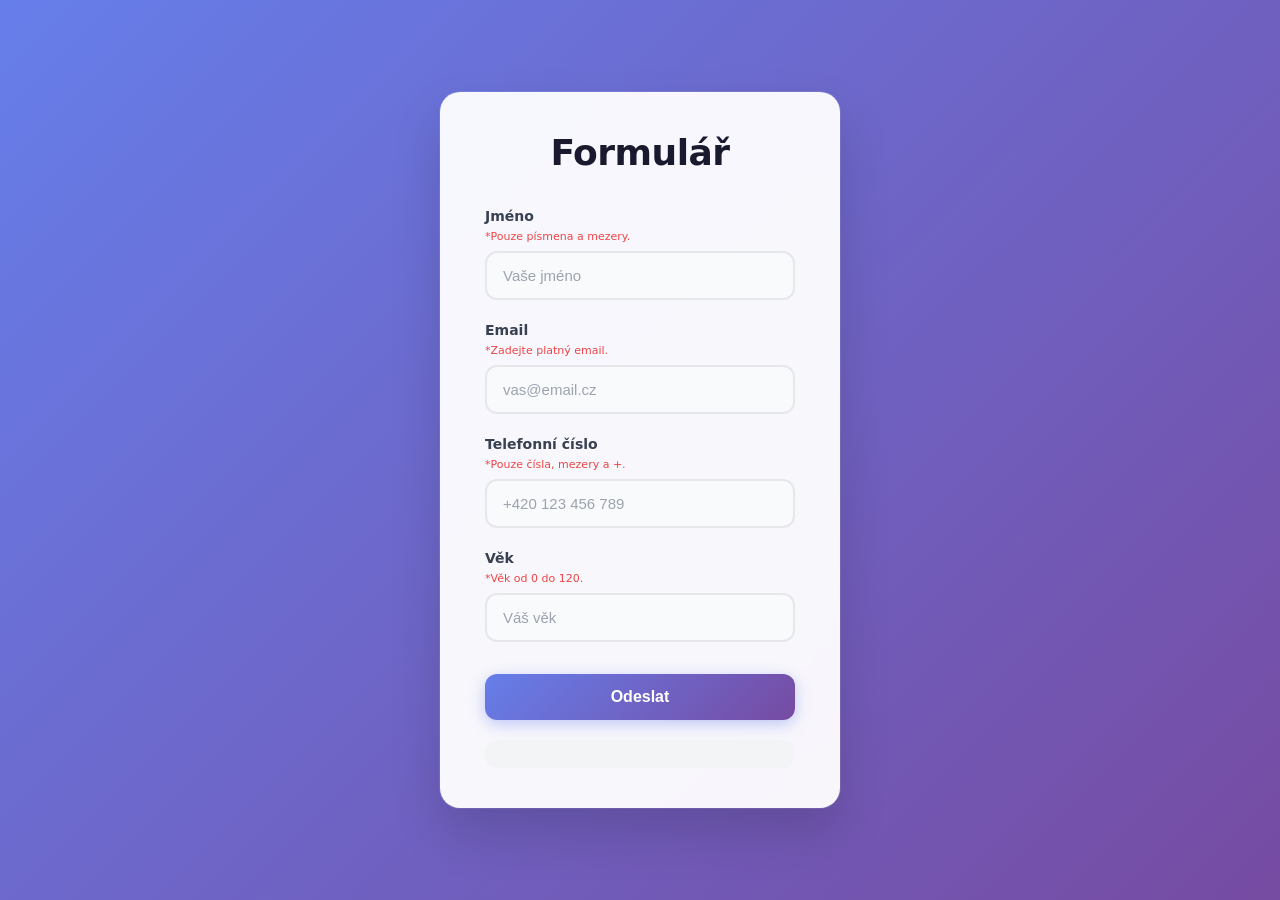
==== index.html @ 9e8347b9 "Rename Formular.html to index.html" ====
<!-- <!DOCTYPE html>
<head>
  <title>Formulář</title>
  <link rel="stylesheet" href="styles.css">
</head>
<body>

  <div class="ramecek"> 
    <h1>Formulář</h1> 

    <form onsubmit="alert('Formulář odeslán!'); return false;">

      <label>Jméno</label>
      <small>*Tato kolonka je povinná.</small>
      <input type="text" placeholder="Vaše jméno" required>
      

      <label>Email</label>
      <small>*Tato kolonka je povinná.</small>
      <input type="email" placeholder="vas@email.cz" required>

      <label>Telefonní číslo</label>
      <input type="tel" placeholder="+420 123 456 789">

      <label>Věk</label>
      <input type="number" placeholder="Váš věk" min="0" max="120">

      <button type="submit">Odeslat</button>

    </form>
  </div>

</body>
</html> -->

<!DOCTYPE html>
<html lang="cs">
<head>
  <meta charset="UTF-8">
  <meta name="viewport" content="width=device-width, initial-scale=1.0">
  <title>Bezpečný formulář</title>

  <link rel="stylesheet" href="styles.css">
</head>
<body>

  <div class="ramecek">

    <h1>Formulář</h1>

    <form id="formular">

      <div class="input-group">
        <label>Jméno</label>

        <small>*Pouze písmena a mezery.</small>

        <input
          type="text"
          id="jmeno"
          maxlength="40"
          required
          pattern="[A-Za-zÀ-ž\s]+"
          placeholder="Vaše jméno">
      </div>

      <div class="input-group">
        <label>Email</label>

        <small>*Zadejte platný email.</small>

        <input
          type="email"
          id="email"
          maxlength="100"
          required
          placeholder="vas@email.cz">
      </div>

      <div class="input-group">
        <label>Telefonní číslo</label>

        <small>*Pouze čísla, mezery a +.</small>

        <input
          type="tel"
          id="telefon"
          maxlength="20"
          pattern="[\+0-9\s]+"
          placeholder="+420 123 456 789">
      </div>

      <div class="input-group">
        <label>Věk</label>

        <small>*Věk od 0 do 120.</small>

        <input
          type="number"
          id="vek"
          min="0"
          max="120"
          placeholder="Váš věk">
      </div>

      <button type="submit">
        Odeslat
      </button>

    </form>

    <div id="vysledek"></div>

  </div>

  <script>

    const form = document.getElementById("formular");

    if (!form) {
      // Form not found — nothing to attach
    } else {
      form.addEventListener("submit", function(e) {

        e.preventDefault();

        const jmenoEl = document.getElementById("jmeno");
        const emailEl = document.getElementById("email");
        const telefonEl = document.getElementById("telefon");
        const vekEl = document.getElementById("vek");

        const jmeno = jmenoEl ? jmenoEl.value : "";
        const email = emailEl ? emailEl.value : "";
        const telefon = telefonEl ? telefonEl.value : "";
        const vek = vekEl ? vekEl.value : "";

        // odstranění nebezpečných znaků (zjednodušeně)
        const bezpecneJmeno = String(jmeno).replace(/[<>]/g, "");
        const bezpecnyEmail = String(email).replace(/[<>]/g, "");
        const bezpecnyTelefon = String(telefon).replace(/[<>]/g, "");
        const bezpecnyVek = String(vek).replace(/[<>]/g, "");

        const vysledek = document.getElementById("vysledek");
        if (!vysledek) return;

        // bezpečné vložení textu
        vysledek.textContent =
          `Jméno: ${bezpecneJmeno}
Email: ${bezpecnyEmail}
Telefon: ${bezpecnyTelefon}
Věk: ${bezpecnyVek}`;

      });
    }

  </script>

</body>
</html>
---- styles.css ----
/* body {
  font-family: Arial, sans-serif;
  display: flex;
  justify-content: center;
  align-items: center;
  min-height: 100vh;
  margin: 0;
  background-image: linear-gradient(#a5c2c9, #434d5a);
}

.ramecek {
  border: 2px solid #333;
  border-radius: 5px;
  padding: 30px 40px;
  background: #f0f4f6;
  width: 320px;
}

h1 {
  text-align: center;
  margin-top: 0;
  margin-bottom: 25px;
  font-size: 32px;
}

label {
  display: block;
  margin-bottom: 4px;
  font-weight: bold;
}

small {
  display: block;
  color: #c0392b;
  font-size: 10px;
  margin: 2px;
}

input {
  width: 100%;
  padding: 8px;
  margin-bottom: 16px;
  border: 1px solid #aaa;
  border-radius: 3px;
  font-size: 15px;
  box-sizing: border-box;
  transition: all 0.3s ease;
}

input:focus {
  border: 1px solid #2e6d8e;
  transform: scale(1.03);
  outline: none;
}

button {
  width: 100%;
  padding: 10px;
  background: #2e6d8e;
  color: #f0f4f6;
  border: none;
  font-size: 16px;
  cursor: pointer;
  transition: all 0.3s ease;
}

button:hover {
  background: #1e4f68;
  transform: scale(1.1);
} */

* {
  margin: 0;
  padding: 0;
  box-sizing: border-box;
}

body {
  font-family: 'Segoe UI', system-ui, -apple-system, sans-serif;
  display: flex;
  justify-content: center;
  align-items: center;
  min-height: 100vh;
  background: linear-gradient(135deg, #667eea 0%, #764ba2 100%);
  padding: 20px;
}

.ramecek {
  background: rgba(255, 255, 255, 0.95);
  backdrop-filter: blur(10px);
  border-radius: 20px;
  padding: 40px 45px;
  width: 100%;
  max-width: 400px;
  box-shadow:
    0 25px 50px rgba(0, 0, 0, 0.15),
    0 0 0 1px rgba(255, 255, 255, 0.1);
}

h1 {
  text-align: center;
  margin-bottom: 35px;
  font-size: 36px;
  font-weight: 700;
  color: #1a1a2e;
  letter-spacing: -0.5px;
}

.input-group {
  margin-bottom: 22px;
}

label {
  display: block;
  margin-bottom: 6px;
  font-weight: 600;
  font-size: 14px;
  color: #374151;
}

small {
  display: block;
  color: #ef4444;
  font-size: 11px;
  margin-bottom: 8px;
  font-weight: 500;
}

input {
  width: 100%;
  padding: 14px 16px;
  border: 2px solid #e5e7eb;
  border-radius: 12px;
  font-size: 15px;
  background: #f9fafb;
  color: #1f2937;
  transition: all 0.25s cubic-bezier(0.4, 0, 0.2, 1);
}

input::placeholder {
  color: #9ca3af;
}

input:hover {
  border-color: #d1d5db;
  background: #fff;
}

input:focus {
  outline: none;
  border-color: #667eea;
  background: #fff;
  box-shadow: 0 0 0 4px rgba(102, 126, 234, 0.15);
}

button {
  width: 100%;
  padding: 14px 20px;
  margin-top: 10px;
  background: linear-gradient(135deg, #667eea 0%, #764ba2 100%);
  color: #fff;
  border: none;
  border-radius: 12px;
  font-size: 16px;
  font-weight: 600;
  cursor: pointer;
  transition: all 0.25s cubic-bezier(0.4, 0, 0.2, 1);
  box-shadow: 0 4px 15px rgba(102, 126, 234, 0.4);
}

button:hover {
  transform: translateY(-2px);
  box-shadow: 0 8px 25px rgba(102, 126, 234, 0.5);
}

button:active {
  transform: translateY(0);
}

#vysledek {
  margin-top: 20px;
  padding: 14px;
  border-radius: 12px;
  background: #f3f4f6;
  color: #111827;
  font-size: 14px;
  white-space: pre-line;
  word-break: break-word;
}
---- styles.css ----
/* body {
  font-family: Arial, sans-serif;
  display: flex;
  justify-content: center;
  align-items: center;
  min-height: 100vh;
  margin: 0;
  background-image: linear-gradient(#a5c2c9, #434d5a);
}

.ramecek {
  border: 2px solid #333;
  border-radius: 5px;
  padding: 30px 40px;
  background: #f0f4f6;
  width: 320px;
}

h1 {
  text-align: center;
  margin-top: 0;
  margin-bottom: 25px;
  font-size: 32px;
}

label {
  display: block;
  margin-bottom: 4px;
  font-weight: bold;
}

small {
  display: block;
  color: #c0392b;
  font-size: 10px;
  margin: 2px;
}

input {
  width: 100%;
  padding: 8px;
  margin-bottom: 16px;
  border: 1px solid #aaa;
  border-radius: 3px;
  font-size: 15px;
  box-sizing: border-box;
  transition: all 0.3s ease;
}

input:focus {
  border: 1px solid #2e6d8e;
  transform: scale(1.03);
  outline: none;
}

button {
  width: 100%;
  padding: 10px;
  background: #2e6d8e;
  color: #f0f4f6;
  border: none;
  font-size: 16px;
  cursor: pointer;
  transition: all 0.3s ease;
}

button:hover {
  background: #1e4f68;
  transform: scale(1.1);
} */

* {
  margin: 0;
  padding: 0;
  box-sizing: border-box;
}

body {
  font-family: 'Segoe UI', system-ui, -apple-system, sans-serif;
  display: flex;
  justify-content: center;
  align-items: center;
  min-height: 100vh;
  background: linear-gradient(135deg, #667eea 0%, #764ba2 100%);
  padding: 20px;
}

.ramecek {
  background: rgba(255, 255, 255, 0.95);
  backdrop-filter: blur(10px);
  border-radius: 20px;
  padding: 40px 45px;
  width: 100%;
  max-width: 400px;
  box-shadow:
    0 25px 50px rgba(0, 0, 0, 0.15),
    0 0 0 1px rgba(255, 255, 255, 0.1);
}

h1 {
  text-align: center;
  margin-bottom: 35px;
  font-size: 36px;
  font-weight: 700;
  color: #1a1a2e;
  letter-spacing: -0.5px;
}

.input-group {
  margin-bottom: 22px;
}

label {
  display: block;
  margin-bottom: 6px;
  font-weight: 600;
  font-size: 14px;
  color: #374151;
}

small {
  display: block;
  color: #ef4444;
  font-size: 11px;
  margin-bottom: 8px;
  font-weight: 500;
}

input {
  width: 100%;
  padding: 14px 16px;
  border: 2px solid #e5e7eb;
  border-radius: 12px;
  font-size: 15px;
  background: #f9fafb;
  color: #1f2937;
  transition: all 0.25s cubic-bezier(0.4, 0, 0.2, 1);
}

input::placeholder {
  color: #9ca3af;
}

input:hover {
  border-color: #d1d5db;
  background: #fff;
}

input:focus {
  outline: none;
  border-color: #667eea;
  background: #fff;
  box-shadow: 0 0 0 4px rgba(102, 126, 234, 0.15);
}

button {
  width: 100%;
  padding: 14px 20px;
  margin-top: 10px;
  background: linear-gradient(135deg, #667eea 0%, #764ba2 100%);
  color: #fff;
  border: none;
  border-radius: 12px;
  font-size: 16px;
  font-weight: 600;
  cursor: pointer;
  transition: all 0.25s cubic-bezier(0.4, 0, 0.2, 1);
  box-shadow: 0 4px 15px rgba(102, 126, 234, 0.4);
}

button:hover {
  transform: translateY(-2px);
  box-shadow: 0 8px 25px rgba(102, 126, 234, 0.5);
}

button:active {
  transform: translateY(0);
}

#vysledek {
  margin-top: 20px;
  padding: 14px;
  border-radius: 12px;
  background: #f3f4f6;
  color: #111827;
  font-size: 14px;
  white-space: pre-line;
  word-break: break-word;
}
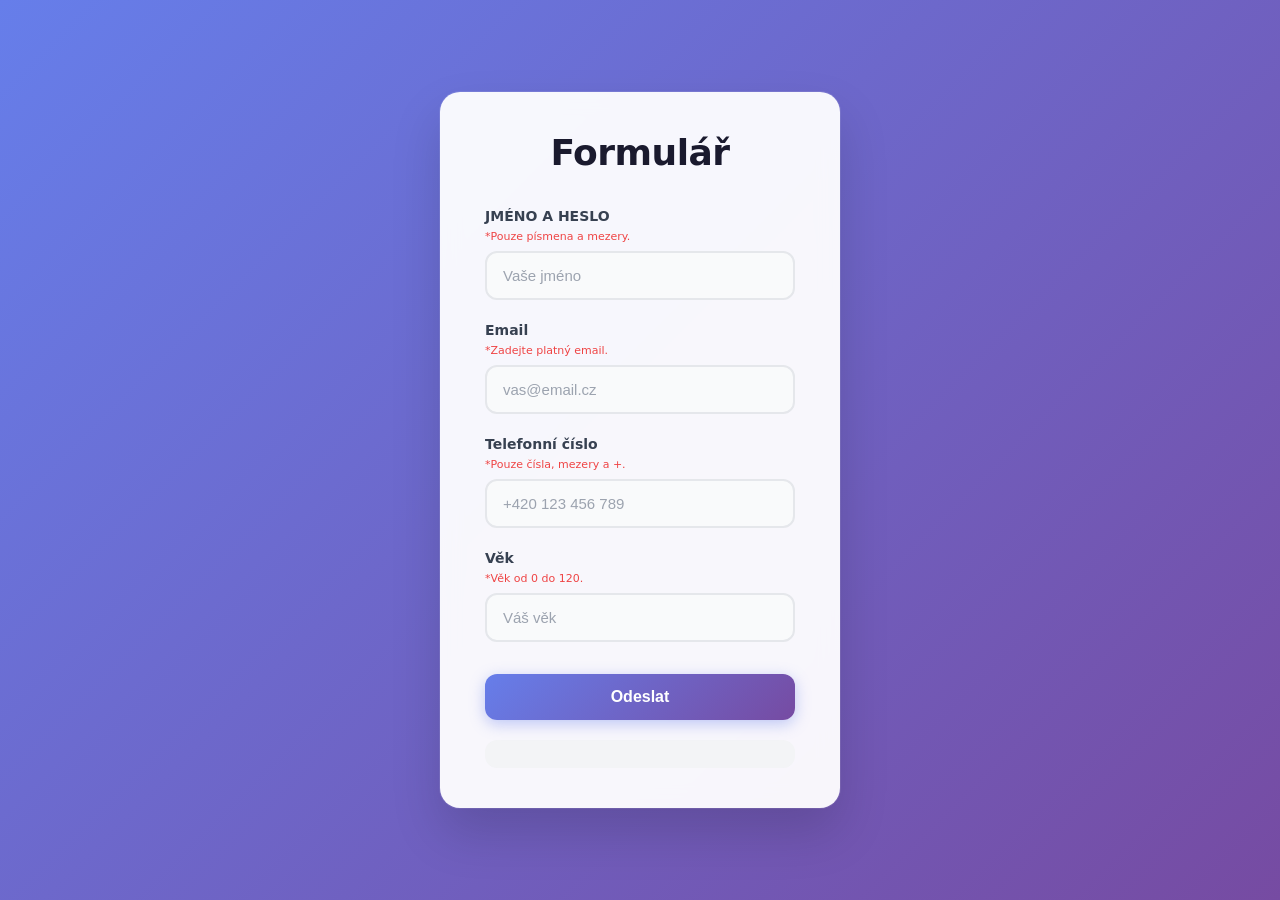
==== commit 47d598fb: "Update index.html" ====
--- a/index.html
+++ b/index.html
@@ -51,7 +51,7 @@
     <form id="formular">
 
       <div class="input-group">
-        <label>Jméno</label>
+        <label>JMÉNO A HESLO</label>
 
         <small>*Pouze písmena a mezery.</small>
 
